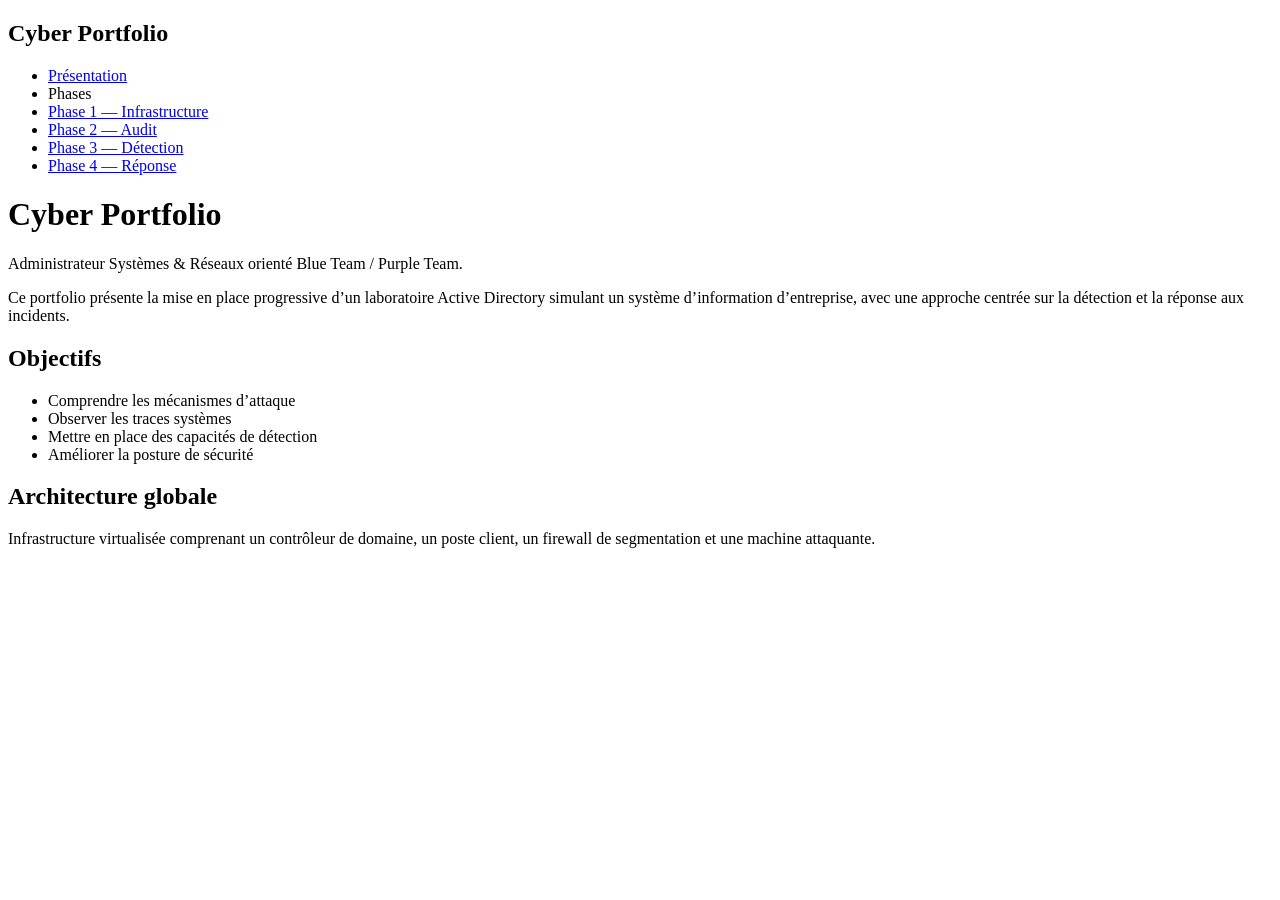
==== docs/index.html @ d6b3d43f "Create index.html" ====
<!DOCTYPE html>
<html lang="fr">
<head>
<meta charset="UTF-8">
<title>Cyber Portfolio — Camille THOS</title>
<link rel="stylesheet" href="style.css">
</head>

<body>

<div class="container">

<nav class="sidebar">
<h2>Cyber Portfolio</h2>

<ul>
<li><a href="index.html">Présentation</a></li>

<li class="section">Phases</li>
<li><a href="phases/phase1.html">Phase 1 — Infrastructure</a></li>
<li><a href="phases/phase2.html">Phase 2 — Audit</a></li>
<li><a href="phases/phase3.html">Phase 3 — Détection</a></li>
<li><a href="phases/phase4.html">Phase 4 — Réponse</a></li>

</ul>
</nav>

<main class="content">

<h1>Cyber Portfolio</h1>

<p>
Administrateur Systèmes & Réseaux orienté Blue Team / Purple Team.
</p>

<p>
Ce portfolio présente la mise en place progressive d’un laboratoire
Active Directory simulant un système d’information d’entreprise,
avec une approche centrée sur la détection et la réponse aux incidents.
</p>

<h2>Objectifs</h2>

<ul>
<li>Comprendre les mécanismes d’attaque</li>
<li>Observer les traces systèmes</li>
<li>Mettre en place des capacités de détection</li>
<li>Améliorer la posture de sécurité</li>
</ul>

<h2>Architecture globale</h2>

<p>
Infrastructure virtualisée comprenant un contrôleur de domaine,
un poste client, un firewall de segmentation et une machine attaquante.
</p>

</main>

</div>

</body>
</html>
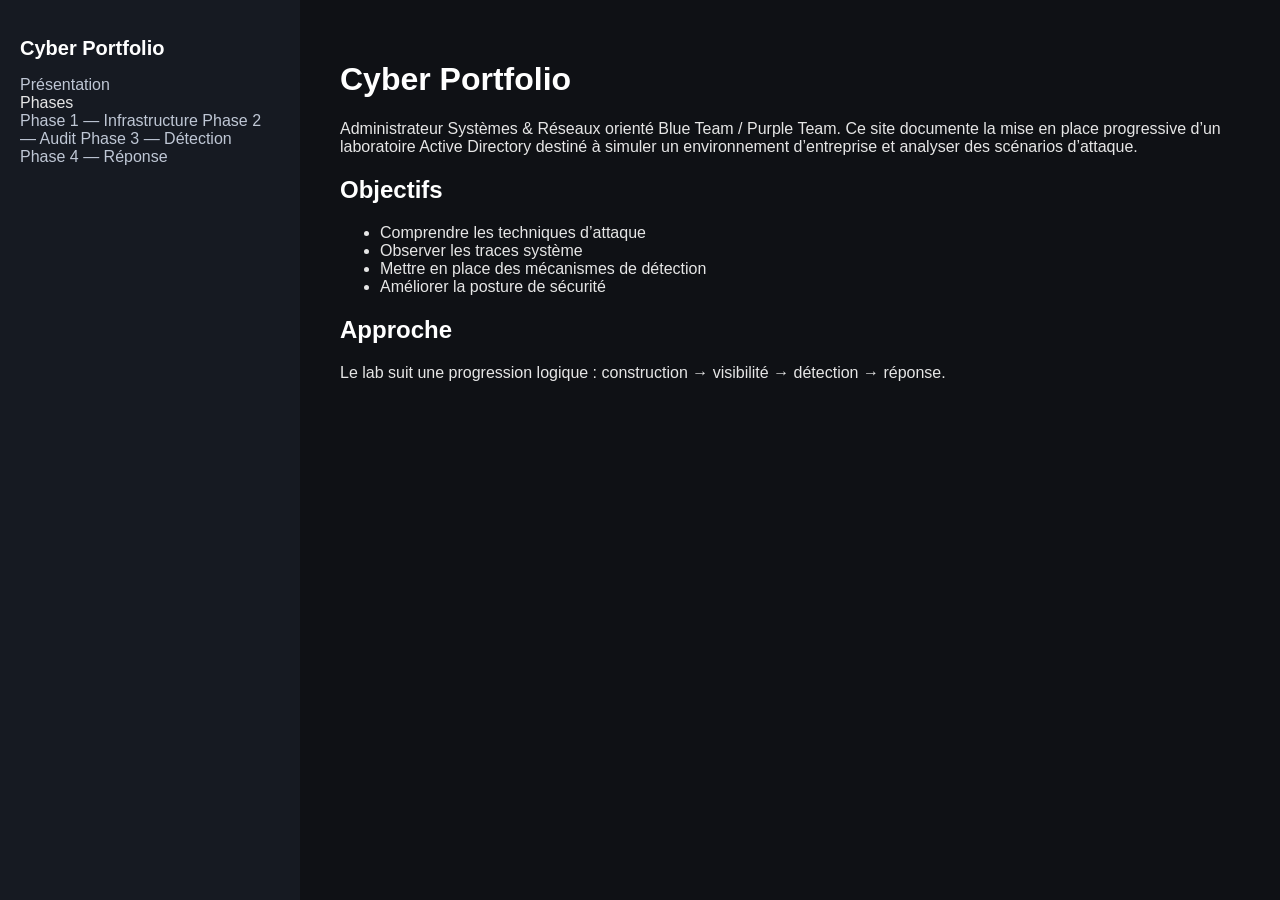
==== commit 2873a43d: "Update index.html" ====
--- a/docs/index.html
+++ b/docs/index.html
@@ -2,28 +2,33 @@
 <html lang="fr">
 <head>
 <meta charset="UTF-8">
+<meta name="viewport" content="width=device-width, initial-scale=1.0">
 <title>Cyber Portfolio — Camille THOS</title>
+
 <link rel="stylesheet" href="style.css">
+<script defer src="script.js"></script>
+
 </head>
 
 <body>
 
-<div class="container">
+<div class="layout">
 
-<nav class="sidebar">
+<aside class="sidebar">
 <h2>Cyber Portfolio</h2>
 
-<ul>
-<li><a href="index.html">Présentation</a></li>
+<nav>
+<a href="index.html">Présentation</a>
 
-<li class="section">Phases</li>
-<li><a href="phases/phase1.html">Phase 1 — Infrastructure</a></li>
-<li><a href="phases/phase2.html">Phase 2 — Audit</a></li>
-<li><a href="phases/phase3.html">Phase 3 — Détection</a></li>
-<li><a href="phases/phase4.html">Phase 4 — Réponse</a></li>
+<div class="nav-section">Phases</div>
 
-</ul>
+<a href="phases/phase1.html">Phase 1 — Infrastructure</a>
+<a href="phases/phase2.html">Phase 2 — Audit</a>
+<a href="phases/phase3.html">Phase 3 — Détection</a>
+<a href="phases/phase4.html">Phase 4 — Réponse</a>
+
 </nav>
+</aside>
 
 <main class="content">
 
@@ -31,29 +36,27 @@
 
 <p>
 Administrateur Systèmes & Réseaux orienté Blue Team / Purple Team.
+Ce site documente la mise en place progressive d’un laboratoire Active Directory
+destiné à simuler un environnement d’entreprise et analyser des scénarios d’attaque.
 </p>
 
-<p>
-Ce portfolio présente la mise en place progressive d’un laboratoire
-Active Directory simulant un système d’information d’entreprise,
-avec une approche centrée sur la détection et la réponse aux incidents.
-</p>
-
+<section class="card">
 <h2>Objectifs</h2>
-
 <ul>
-<li>Comprendre les mécanismes d’attaque</li>
-<li>Observer les traces systèmes</li>
-<li>Mettre en place des capacités de détection</li>
+<li>Comprendre les techniques d’attaque</li>
+<li>Observer les traces système</li>
+<li>Mettre en place des mécanismes de détection</li>
 <li>Améliorer la posture de sécurité</li>
 </ul>
+</section>
 
-<h2>Architecture globale</h2>
-
+<section class="card">
+<h2>Approche</h2>
 <p>
-Infrastructure virtualisée comprenant un contrôleur de domaine,
-un poste client, un firewall de segmentation et une machine attaquante.
+Le lab suit une progression logique :
+construction → visibilité → détection → réponse.
 </p>
+</section>
 
 </main>
 
--- a/docs/style.css
+++ b/docs/style.css
@@ -0,0 +1,57 @@
+body {
+    margin: 0;
+    font-family: Arial, sans-serif;
+    background: #0f1115;
+    color: #e6e6e6;
+}
+
+.container {
+    display: flex;
+}
+
+.sidebar {
+    width: 260px;
+    background: #161a22;
+    height: 100vh;
+    padding: 20px;
+    position: fixed;
+}
+
+.sidebar h2 {
+    color: #ffffff;
+    font-size: 20px;
+}
+
+.sidebar ul {
+    list-style: none;
+    padding: 0;
+}
+
+.sidebar li {
+    margin: 10px 0;
+}
+
+.sidebar a {
+    color: #bfc7d5;
+    text-decoration: none;
+}
+
+.sidebar a:hover {
+    color: #ffffff;
+}
+
+.section {
+    margin-top: 20px;
+    font-weight: bold;
+    color: #8aa4ff;
+}
+
+.content {
+    margin-left: 300px;
+    padding: 40px;
+    max-width: 900px;
+}
+
+h1, h2 {
+    color: #ffffff;
+}
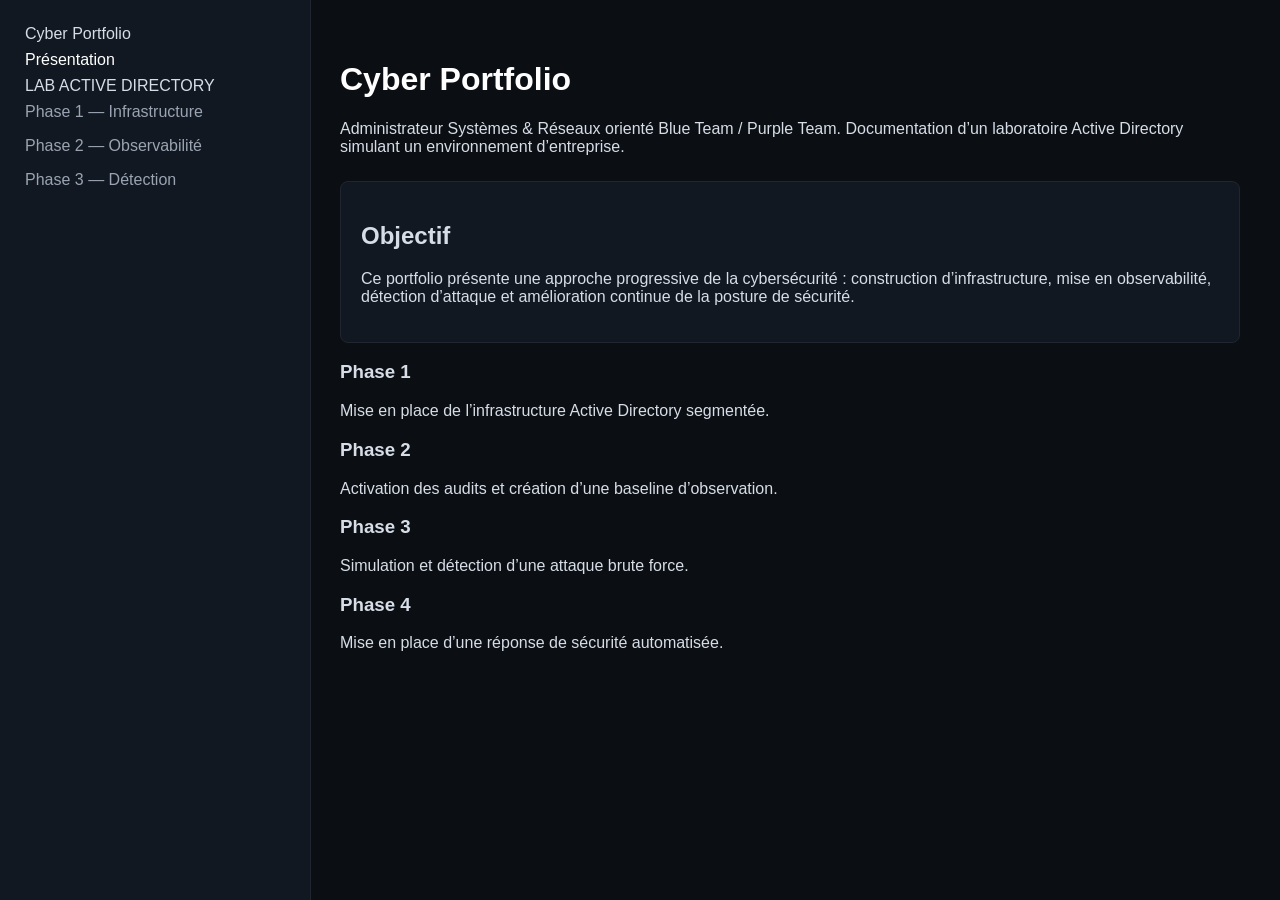
==== commit a16c6d4d: "Update index.html" ====
--- a/docs/index.html
+++ b/docs/index.html
@@ -12,50 +12,71 @@
 
 <body>
 
-<div class="layout">
+<div class="app">
 
+<!-- SIDEBAR -->
 <aside class="sidebar">
-<h2>Cyber Portfolio</h2>
+
+<div class="logo">
+Cyber Portfolio
+</div>
 
 <nav>
-<a href="index.html">Présentation</a>
 
-<div class="nav-section">Phases</div>
+<a class="nav-link active" href="#">Présentation</a>
 
-<a href="phases/phase1.html">Phase 1 — Infrastructure</a>
-<a href="phases/phase2.html">Phase 2 — Audit</a>
-<a href="phases/phase3.html">Phase 3 — Détection</a>
-<a href="phases/phase4.html">Phase 4 — Réponse</a>
+<div class="nav-title">LAB ACTIVE DIRECTORY</div>
+
+<a class="nav-link" href="../01-Environment-Setup/README.md">Phase 1 — Infrastructure</a>
+<a class="nav-link" href="../02-Observabilité et Baseline/README.md">Phase 2 — Observabilité</a>
+<a class="nav-link" href="../03- Détection d'une attaque par brute force/README.md">Phase 3 — Détection</a>
 
 </nav>
+
 </aside>
 
+<!-- MAIN CONTENT -->
 <main class="content">
 
+<header>
 <h1>Cyber Portfolio</h1>
-
-<p>
+<p class="subtitle">
 Administrateur Systèmes & Réseaux orienté Blue Team / Purple Team.
-Ce site documente la mise en place progressive d’un laboratoire Active Directory
-destiné à simuler un environnement d’entreprise et analyser des scénarios d’attaque.
+Documentation d’un laboratoire Active Directory simulant un environnement d’entreprise.
 </p>
+</header>
 
 <section class="card">
-<h2>Objectifs</h2>
-<ul>
-<li>Comprendre les techniques d’attaque</li>
-<li>Observer les traces système</li>
-<li>Mettre en place des mécanismes de détection</li>
-<li>Améliorer la posture de sécurité</li>
-</ul>
+<h2>Objectif</h2>
+<p>
+Ce portfolio présente une approche progressive de la cybersécurité :
+construction d’infrastructure, mise en observabilité,
+détection d’attaque et amélioration continue de la posture de sécurité.
+</p>
 </section>
 
-<section class="card">
-<h2>Approche</h2>
-<p>
-Le lab suit une progression logique :
-construction → visibilité → détection → réponse.
-</p>
+<section class="grid">
+
+<div class="phase-card">
+<h3>Phase 1</h3>
+<p>Mise en place de l’infrastructure Active Directory segmentée.</p>
+</div>
+
+<div class="phase-card">
+<h3>Phase 2</h3>
+<p>Activation des audits et création d’une baseline d’observation.</p>
+</div>
+
+<div class="phase-card">
+<h3>Phase 3</h3>
+<p>Simulation et détection d’une attaque brute force.</p>
+</div>
+
+<div class="phase-card">
+<h3>Phase 4</h3>
+<p>Mise en place d’une réponse de sécurité automatisée.</p>
+</div>
+
 </section>
 
 </main>
--- a/docs/style.css
+++ b/docs/style.css
@@ -1,50 +1,51 @@
 body {
     margin: 0;
-    font-family: Arial, sans-serif;
-    background: #0f1115;
-    color: #e6e6e6;
+    font-family: "Segoe UI", sans-serif;
+    background: #0b0f14;
+    color: #d7dde7;
 }
 
-.container {
+.layout {
     display: flex;
 }
 
+/* SIDEBAR */
+
 .sidebar {
     width: 260px;
-    background: #161a22;
     height: 100vh;
-    padding: 20px;
+    background: #121821;
+    padding: 25px;
     position: fixed;
+    border-right: 1px solid #1f2630;
 }
 
 .sidebar h2 {
-    color: #ffffff;
-    font-size: 20px;
-}
-
-.sidebar ul {
-    list-style: none;
-    padding: 0;
-}
-
-.sidebar li {
-    margin: 10px 0;
+    color: #fff;
+    margin-bottom: 30px;
 }
 
 .sidebar a {
-    color: #bfc7d5;
+    display: block;
+    padding: 8px 0;
     text-decoration: none;
+    color: #9aa4b2;
+    transition: 0.2s;
 }
 
-.sidebar a:hover {
+.sidebar a:hover,
+.sidebar a.active {
     color: #ffffff;
 }
 
-.section {
+.nav-section {
     margin-top: 20px;
-    font-weight: bold;
-    color: #8aa4ff;
+    font-size: 13px;
+    color: #6f7b8a;
+    text-transform: uppercase;
 }
+
+/* CONTENT */
 
 .content {
     margin-left: 300px;
@@ -52,6 +53,37 @@
     max-width: 900px;
 }
 
-h1, h2 {
+h1 {
     color: #ffffff;
 }
+
+.card {
+    background: #121821;
+    padding: 20px;
+    border-radius: 8px;
+    margin-top: 25px;
+    border: 1px solid #1f2630;
+}
+
+/* CODE BLOCK */
+
+pre {
+    background: #05080c;
+    padding: 15px;
+    border-radius: 6px;
+    overflow-x: auto;
+    position: relative;
+}
+
+/* COPY BUTTON */
+
+.copy-btn {
+    position: absolute;
+    right: 10px;
+    top: 10px;
+    background: #1f2630;
+    border: none;
+    color: white;
+    padding: 5px 10px;
+    cursor: pointer;
+}
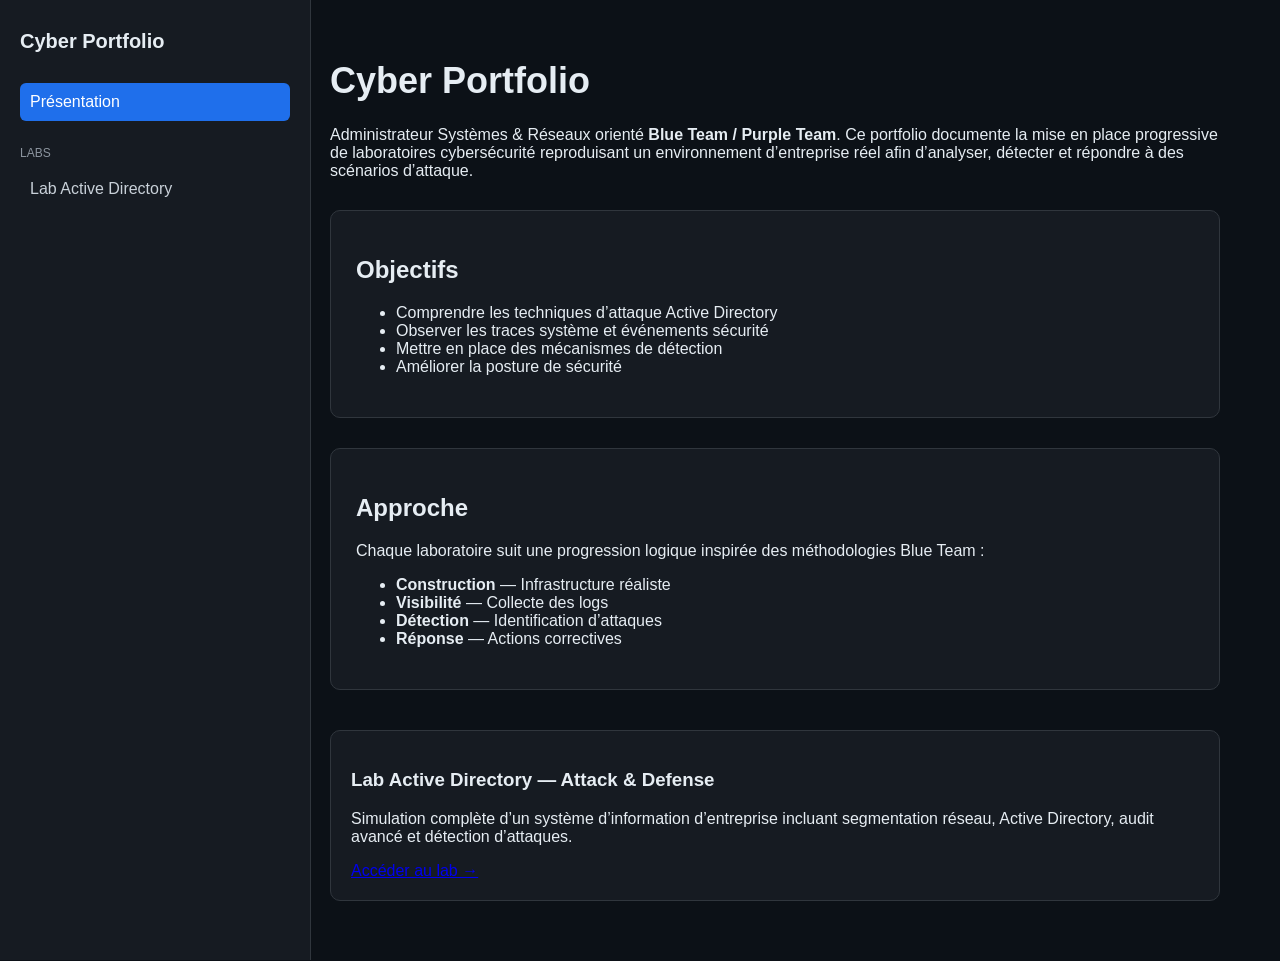
==== commit 629ad124: "Update index.html" ====
--- a/docs/index.html
+++ b/docs/index.html
@@ -3,10 +3,10 @@
 <head>
 <meta charset="UTF-8">
 <meta name="viewport" content="width=device-width, initial-scale=1.0">
-<title>Cyber Portfolio — Camille THOS</title>
+
+<title>Cyber Portfolio</title>
 
 <link rel="stylesheet" href="style.css">
-<script defer src="script.js"></script>
 
 </head>
 
@@ -14,7 +14,8 @@
 
 <div class="app">
 
-<!-- SIDEBAR -->
+<!-- ================= SIDEBAR ================= -->
+
 <aside class="sidebar">
 
 <div class="logo">
@@ -23,58 +24,86 @@
 
 <nav>
 
-<a class="nav-link active" href="#">Présentation</a>
+<a class="nav-link active" href="index.html">
+Présentation
+</a>
 
-<div class="nav-title">LAB ACTIVE DIRECTORY</div>
+<div class="nav-title">LABS</div>
 
-<a class="nav-link" href="../01-Environment-Setup/README.md">Phase 1 — Infrastructure</a>
-<a class="nav-link" href="../02-Observabilité et Baseline/README.md">Phase 2 — Observabilité</a>
-<a class="nav-link" href="../03- Détection d'une attaque par brute force/README.md">Phase 3 — Détection</a>
+<a class="nav-link" href="lab-ad.html">
+Lab Active Directory
+</a>
 
 </nav>
 
 </aside>
 
-<!-- MAIN CONTENT -->
+<!-- ================= CONTENT ================= -->
+
 <main class="content">
 
-<header>
 <h1>Cyber Portfolio</h1>
-<p class="subtitle">
-Administrateur Systèmes & Réseaux orienté Blue Team / Purple Team.
-Documentation d’un laboratoire Active Directory simulant un environnement d’entreprise.
+
+<p class="intro">
+Administrateur Systèmes & Réseaux orienté <strong>Blue Team / Purple Team</strong>.
+Ce portfolio documente la mise en place progressive de laboratoires cybersécurité
+reproduisant un environnement d’entreprise réel afin d’analyser,
+détecter et répondre à des scénarios d’attaque.
 </p>
-</header>
+
+<!-- OBJECTIFS -->
 
 <section class="card">
-<h2>Objectif</h2>
+
+<h2>Objectifs</h2>
+
+<ul>
+<li>Comprendre les techniques d’attaque Active Directory</li>
+<li>Observer les traces système et événements sécurité</li>
+<li>Mettre en place des mécanismes de détection</li>
+<li>Améliorer la posture de sécurité</li>
+</ul>
+
+</section>
+
+<!-- APPROCHE -->
+
+<section class="card">
+
+<h2>Approche</h2>
+
 <p>
-Ce portfolio présente une approche progressive de la cybersécurité :
-construction d’infrastructure, mise en observabilité,
-détection d’attaque et amélioration continue de la posture de sécurité.
+Chaque laboratoire suit une progression logique inspirée des
+méthodologies Blue Team :
 </p>
+
+<ul>
+<li><strong>Construction</strong> — Infrastructure réaliste</li>
+<li><strong>Visibilité</strong> — Collecte des logs</li>
+<li><strong>Détection</strong> — Identification d’attaques</li>
+<li><strong>Réponse</strong> — Actions correctives</li>
+</ul>
+
 </section>
+
+<!-- LAB CARD -->
 
 <section class="grid">
 
 <div class="phase-card">
-<h3>Phase 1</h3>
-<p>Mise en place de l’infrastructure Active Directory segmentée.</p>
-</div>
 
-<div class="phase-card">
-<h3>Phase 2</h3>
-<p>Activation des audits et création d’une baseline d’observation.</p>
-</div>
+<h3>Lab Active Directory — Attack & Defense</h3>
 
-<div class="phase-card">
-<h3>Phase 3</h3>
-<p>Simulation et détection d’une attaque brute force.</p>
-</div>
+<p>
+Simulation complète d’un système d’information d’entreprise
+incluant segmentation réseau, Active Directory, audit avancé
+et détection d’attaques.
+</p>
 
-<div class="phase-card">
-<h3>Phase 4</h3>
-<p>Mise en place d’une réponse de sécurité automatisée.</p>
+<a href="lab-ad.html" class="button">
+Accéder au lab →
+</a>
+
 </div>
 
 </section>
--- a/docs/style.css
+++ b/docs/style.css
@@ -1,89 +1,110 @@
+/* RESET */
+
 body {
     margin: 0;
-    font-family: "Segoe UI", sans-serif;
-    background: #0b0f14;
-    color: #d7dde7;
+    font-family: -apple-system, BlinkMacSystemFont, "Segoe UI", Roboto, sans-serif;
+    background: #0c1117;
+    color: #e6edf3;
 }
 
-.layout {
+/* LAYOUT */
+
+.app {
     display: flex;
 }
 
 /* SIDEBAR */
 
 .sidebar {
-    width: 260px;
+    width: 270px;
     height: 100vh;
-    background: #121821;
-    padding: 25px;
+    background: #161b22;
+    padding: 30px 20px;
     position: fixed;
-    border-right: 1px solid #1f2630;
+    border-right: 1px solid #30363d;
 }
 
-.sidebar h2 {
-    color: #fff;
+.logo {
+    font-size: 20px;
+    font-weight: 600;
     margin-bottom: 30px;
 }
 
-.sidebar a {
+.nav-title {
+    font-size: 12px;
+    color: #8b949e;
+    margin-top: 25px;
+    margin-bottom: 10px;
+    text-transform: uppercase;
+}
+
+.nav-link {
     display: block;
-    padding: 8px 0;
+    padding: 10px;
+    border-radius: 6px;
     text-decoration: none;
-    color: #9aa4b2;
+    color: #c9d1d9;
+    margin-bottom: 5px;
     transition: 0.2s;
 }
 
-.sidebar a:hover,
-.sidebar a.active {
-    color: #ffffff;
+.nav-link:hover {
+    background: #21262d;
 }
 
-.nav-section {
-    margin-top: 20px;
-    font-size: 13px;
-    color: #6f7b8a;
-    text-transform: uppercase;
+.nav-link.active {
+    background: #1f6feb;
+    color: white;
 }
 
 /* CONTENT */
 
 .content {
-    margin-left: 300px;
-    padding: 40px;
-    max-width: 900px;
+    margin-left: 270px;
+    padding: 60px;
+    max-width: 1000px;
 }
 
+/* HEADER */
+
 h1 {
-    color: #ffffff;
+    margin-top: 0;
+    font-size: 36px;
 }
 
-.card {
-    background: #121821;
-    padding: 20px;
-    border-radius: 8px;
-    margin-top: 25px;
-    border: 1px solid #1f2630;
+.subtitle {
+    color: #8b949e;
+    max-width: 700px;
 }
 
-/* CODE BLOCK */
+/* CARDS */
 
-pre {
-    background: #05080c;
-    padding: 15px;
-    border-radius: 6px;
-    overflow-x: auto;
-    position: relative;
+.card {
+    background: #161b22;
+    padding: 25px;
+    border-radius: 10px;
+    margin-top: 30px;
+    border: 1px solid #30363d;
 }
 
-/* COPY BUTTON */
+/* GRID PHASES */
 
-.copy-btn {
-    position: absolute;
-    right: 10px;
-    top: 10px;
-    background: #1f2630;
-    border: none;
-    color: white;
-    padding: 5px 10px;
-    cursor: pointer;
+.grid {
+    margin-top: 40px;
+    display: grid;
+    grid-template-columns: repeat(auto-fit, minmax(240px, 1fr));
+    gap: 20px;
 }
+
+.phase-card {
+    background: #161b22;
+    padding: 20px;
+    border-radius: 10px;
+    border: 1px solid #30363d;
+    transition: 0.2s;
+}
+
+.phase-card:hover {
+    transform: translateY(-4px);
+    border-color: #1f6feb;
+}
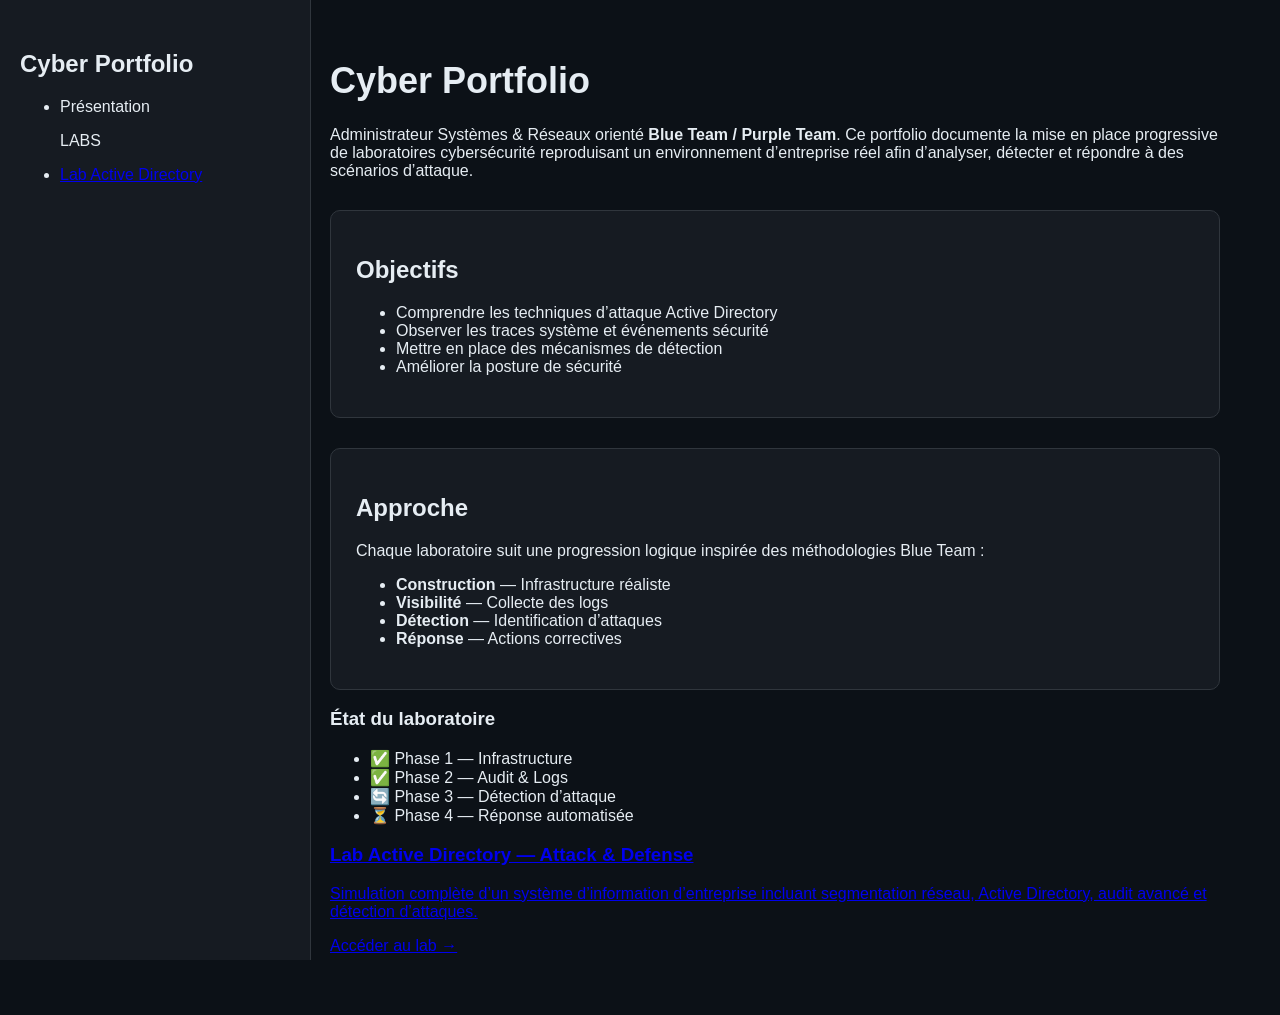
==== commit 7dda3400: "Update index.html" ====
--- a/docs/index.html
+++ b/docs/index.html
@@ -1,116 +1,103 @@
 <!DOCTYPE html>
 <html lang="fr">
 <head>
-<meta charset="UTF-8">
-<meta name="viewport" content="width=device-width, initial-scale=1.0">
-
-<title>Cyber Portfolio</title>
-
-<link rel="stylesheet" href="style.css">
-
+    <meta charset="UTF-8">
+    <title>Cyber Portfolio — Camille THOS</title>
+    <link rel="stylesheet" href="style.css">
 </head>
 
 <body>
 
-<div class="app">
+<div class="layout">
 
-<!-- ================= SIDEBAR ================= -->
+    <!-- SIDEBAR -->
+    <aside class="sidebar">
+        <h2>Cyber Portfolio</h2>
 
-<aside class="sidebar">
+        <nav>
+            <ul>
+                <li class="active">Présentation</li>
 
-<div class="logo">
-Cyber Portfolio
+                <p class="menu-title">LABS</p>
+
+                <li>
+                    <a href="../AD-Lab-Attack-Defense/01-Environment-Setup/README.md">
+                        Lab Active Directory
+                    </a>
+                </li>
+            </ul>
+        </nav>
+    </aside>
+
+
+    <!-- MAIN CONTENT -->
+    <main class="content">
+
+        <h1>Cyber Portfolio</h1>
+
+        <p class="intro">
+            Administrateur Systèmes & Réseaux orienté <b>Blue Team / Purple Team</b>.
+            Ce portfolio documente la mise en place progressive de laboratoires
+            cybersécurité reproduisant un environnement d’entreprise réel afin
+            d’analyser, détecter et répondre à des scénarios d’attaque.
+        </p>
+
+
+        <!-- OBJECTIFS -->
+        <section class="card">
+            <h2>Objectifs</h2>
+            <ul>
+                <li>Comprendre les techniques d’attaque Active Directory</li>
+                <li>Observer les traces système et événements sécurité</li>
+                <li>Mettre en place des mécanismes de détection</li>
+                <li>Améliorer la posture de sécurité</li>
+            </ul>
+        </section>
+
+
+        <!-- APPROCHE -->
+        <section class="card">
+            <h2>Approche</h2>
+
+            <p>Chaque laboratoire suit une progression logique inspirée des méthodologies Blue Team :</p>
+
+            <ul>
+                <li><b>Construction</b> — Infrastructure réaliste</li>
+                <li><b>Visibilité</b> — Collecte des logs</li>
+                <li><b>Détection</b> — Identification d’attaques</li>
+                <li><b>Réponse</b> — Actions correctives</li>
+            </ul>
+        </section>
+
+
+        <!-- STATUS -->
+        <section class="status-box">
+            <h3>État du laboratoire</h3>
+            <ul>
+                <li>✅ Phase 1 — Infrastructure</li>
+                <li>✅ Phase 2 — Audit & Logs</li>
+                <li>🔄 Phase 3 — Détection d’attaque</li>
+                <li>⏳ Phase 4 — Réponse automatisée</li>
+            </ul>
+        </section>
+
+
+        <!-- LAB CARD -->
+        <a href="../AD-Lab-Attack-Defense/01-Environment-Setup/README.md" class="lab-card">
+            <h3>Lab Active Directory — Attack & Defense</h3>
+
+            <p>
+                Simulation complète d’un système d’information d’entreprise incluant
+                segmentation réseau, Active Directory, audit avancé et détection d’attaques.
+            </p>
+
+            <span class="lab-link">Accéder au lab →</span>
+        </a>
+
+    </main>
 </div>
 
-<nav>
-
-<a class="nav-link active" href="index.html">
-Présentation
-</a>
-
-<div class="nav-title">LABS</div>
-
-<a class="nav-link" href="lab-ad.html">
-Lab Active Directory
-</a>
-
-</nav>
-
-</aside>
-
-<!-- ================= CONTENT ================= -->
-
-<main class="content">
-
-<h1>Cyber Portfolio</h1>
-
-<p class="intro">
-Administrateur Systèmes & Réseaux orienté <strong>Blue Team / Purple Team</strong>.
-Ce portfolio documente la mise en place progressive de laboratoires cybersécurité
-reproduisant un environnement d’entreprise réel afin d’analyser,
-détecter et répondre à des scénarios d’attaque.
-</p>
-
-<!-- OBJECTIFS -->
-
-<section class="card">
-
-<h2>Objectifs</h2>
-
-<ul>
-<li>Comprendre les techniques d’attaque Active Directory</li>
-<li>Observer les traces système et événements sécurité</li>
-<li>Mettre en place des mécanismes de détection</li>
-<li>Améliorer la posture de sécurité</li>
-</ul>
-
-</section>
-
-<!-- APPROCHE -->
-
-<section class="card">
-
-<h2>Approche</h2>
-
-<p>
-Chaque laboratoire suit une progression logique inspirée des
-méthodologies Blue Team :
-</p>
-
-<ul>
-<li><strong>Construction</strong> — Infrastructure réaliste</li>
-<li><strong>Visibilité</strong> — Collecte des logs</li>
-<li><strong>Détection</strong> — Identification d’attaques</li>
-<li><strong>Réponse</strong> — Actions correctives</li>
-</ul>
-
-</section>
-
-<!-- LAB CARD -->
-
-<section class="grid">
-
-<div class="phase-card">
-
-<h3>Lab Active Directory — Attack & Defense</h3>
-
-<p>
-Simulation complète d’un système d’information d’entreprise
-incluant segmentation réseau, Active Directory, audit avancé
-et détection d’attaques.
-</p>
-
-<a href="lab-ad.html" class="button">
-Accéder au lab →
-</a>
-
-</div>
-
-</section>
-
-</main>
-
-</div>
+<script src="scripts.js"></script>
 
 </body>
 </html>
